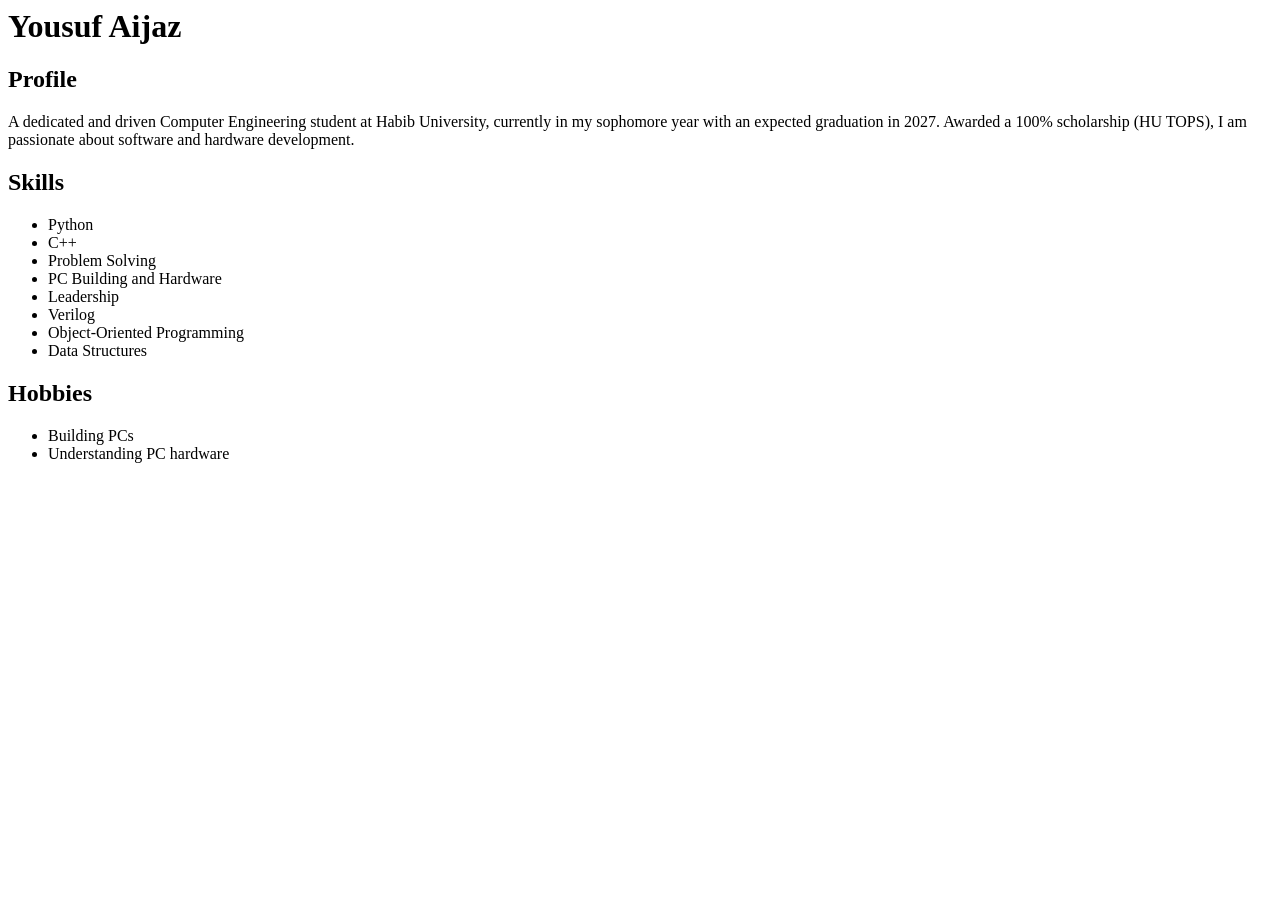
==== portfolio.html @ 2102c410 "Added basic skills and hobbies using lists" ====
<head>
    <title>Yousuf Aijaz - Portfolio</title>
</head>
<body>

    <h1>Yousuf Aijaz</h1>

    <h2>Profile</h2>
    <p>
        A dedicated and driven Computer Engineering student at Habib University,
        currently in my sophomore year with an expected graduation in 2027.
        Awarded a 100% scholarship (HU TOPS), I am passionate about software
        and hardware development.
    </p>

    <h2>Skills</h2>
    <ul>
        <li>Python</li>
        <li>C++</li>
        <li>Problem Solving</li>
        <li>PC Building and Hardware</li>
        <li>Leadership</li>
        <li>Verilog</li>
        <li>Object-Oriented Programming</li>
        <li>Data Structures</li>
    </ul>

    <h2>Hobbies</h2>
    <ul>
        <li>Building PCs</li>
        <li>Understanding PC hardware</li>
    </ul>

</body>
</html>
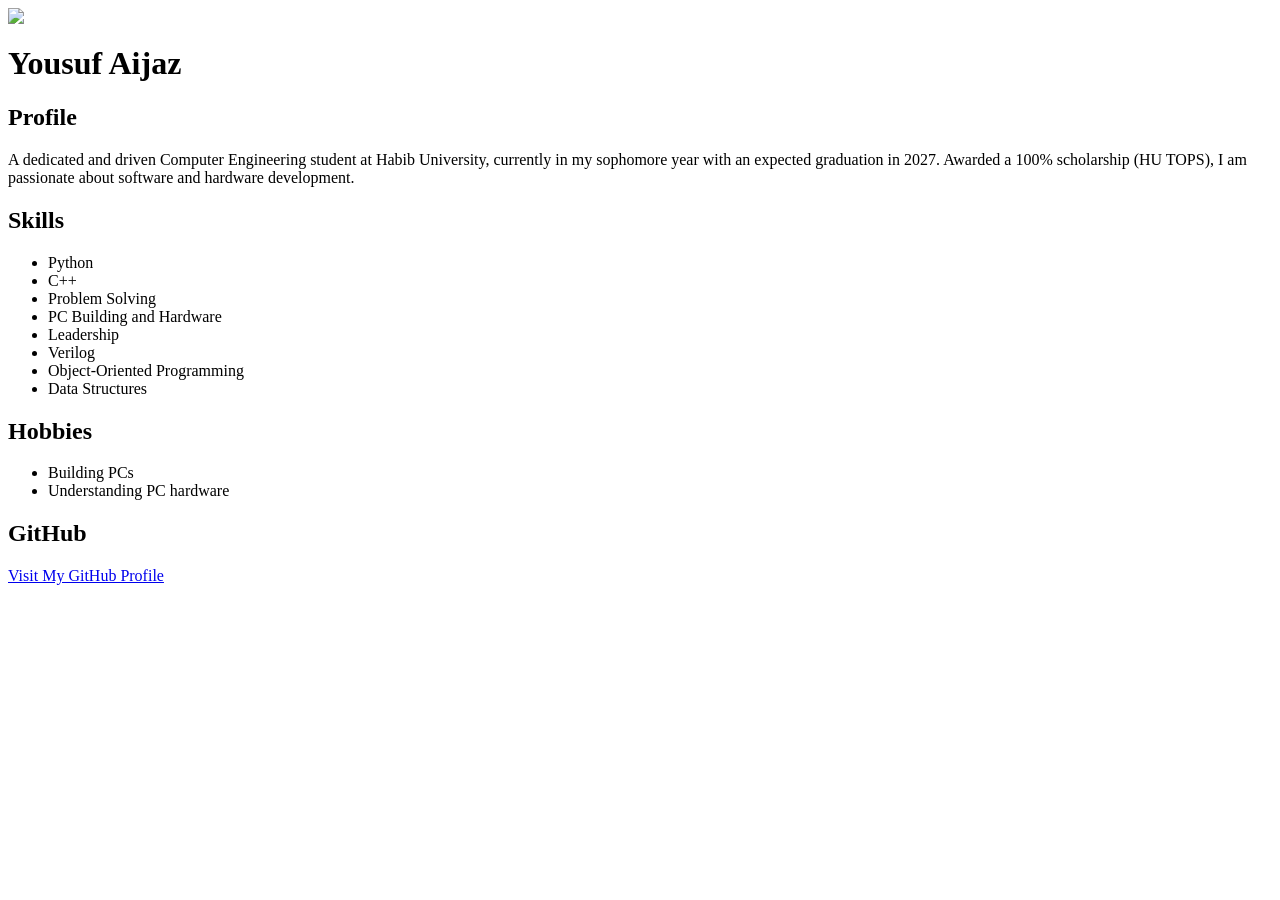
==== commit d7b8a41f: "Added href to my github profile and added university logo on top" ====
--- a/portfolio.html
+++ b/portfolio.html
@@ -2,6 +2,8 @@
     <title>Yousuf Aijaz - Portfolio</title>
 </head>
 <body>
+
+    <img src="https://cdn-ddgcg.nitrocdn.com/tPHCDeyPoQOoksyqyUzkKEzCgBCGthiv/assets/images/optimized/rev-fdd7608/habib.edu.pk/videos/images/HU-Logo-New-Header.svg">
 
     <h1>Yousuf Aijaz</h1>
 
@@ -31,5 +33,8 @@
         <li>Understanding PC hardware</li>
     </ul>
 
+    <h2>GitHub</h2>
+    <a href="https://github.com/Yousuf7788">Visit My GitHub Profile</a>
+
 </body>
 </html>
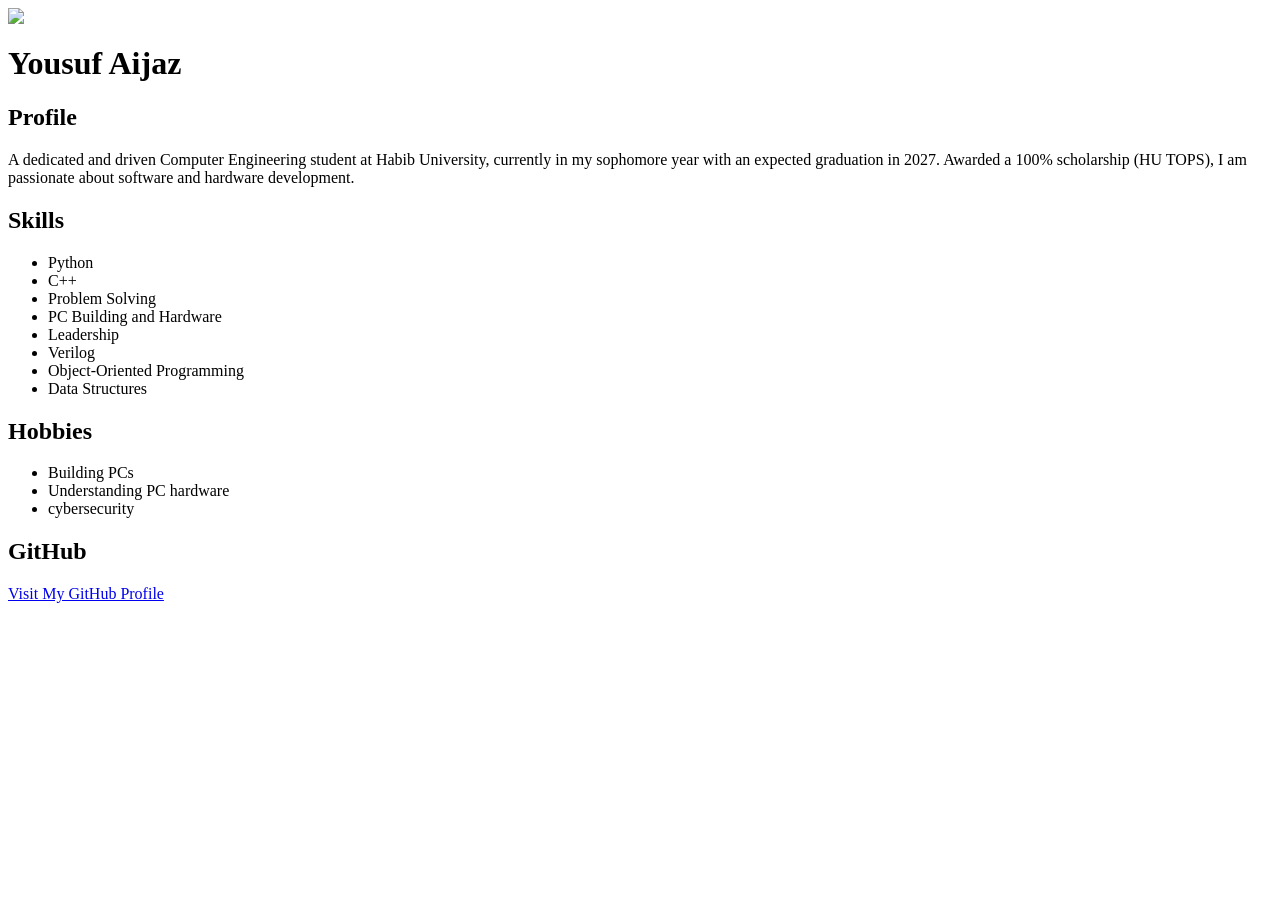
==== commit 2e8dd705: "updated hobbies" ====
--- a/portfolio.html
+++ b/portfolio.html
@@ -31,6 +31,7 @@
     <ul>
         <li>Building PCs</li>
         <li>Understanding PC hardware</li>
+        <li>cybersecurity</li>
     </ul>
 
     <h2>GitHub</h2>
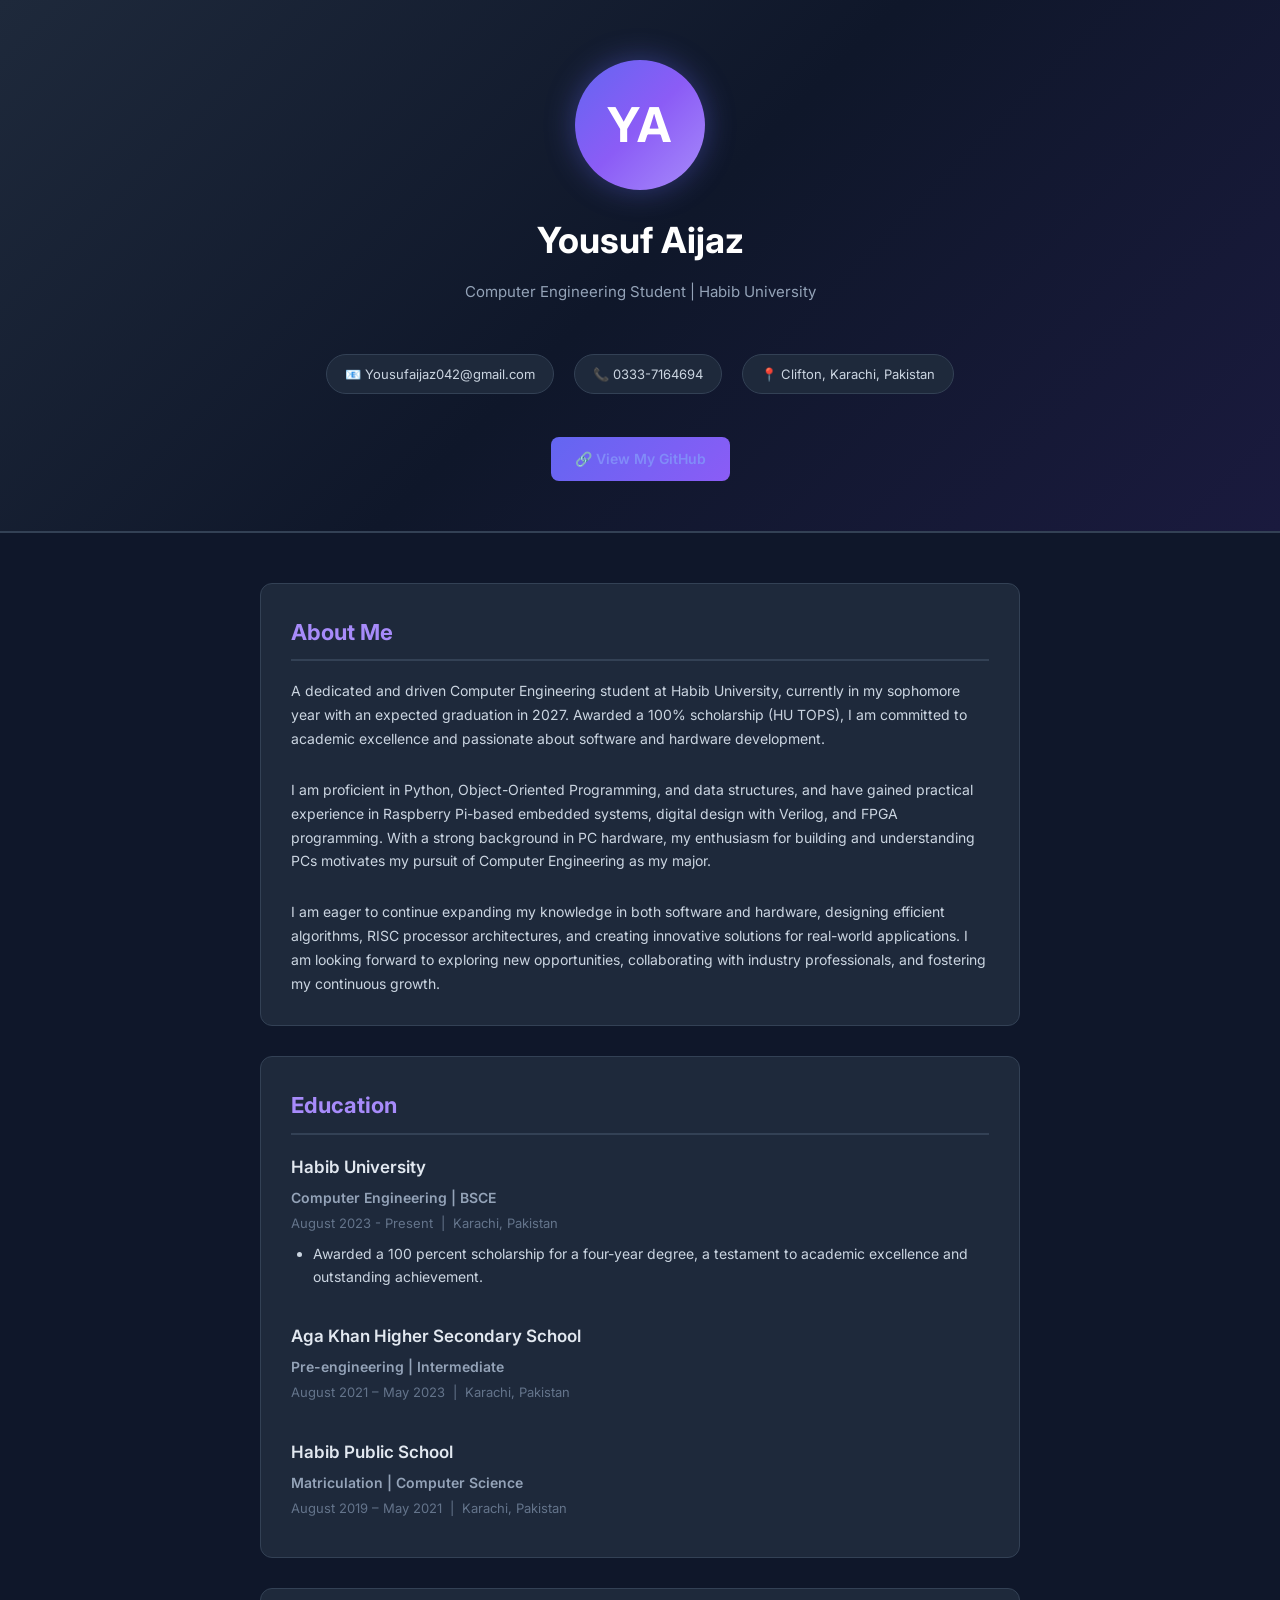
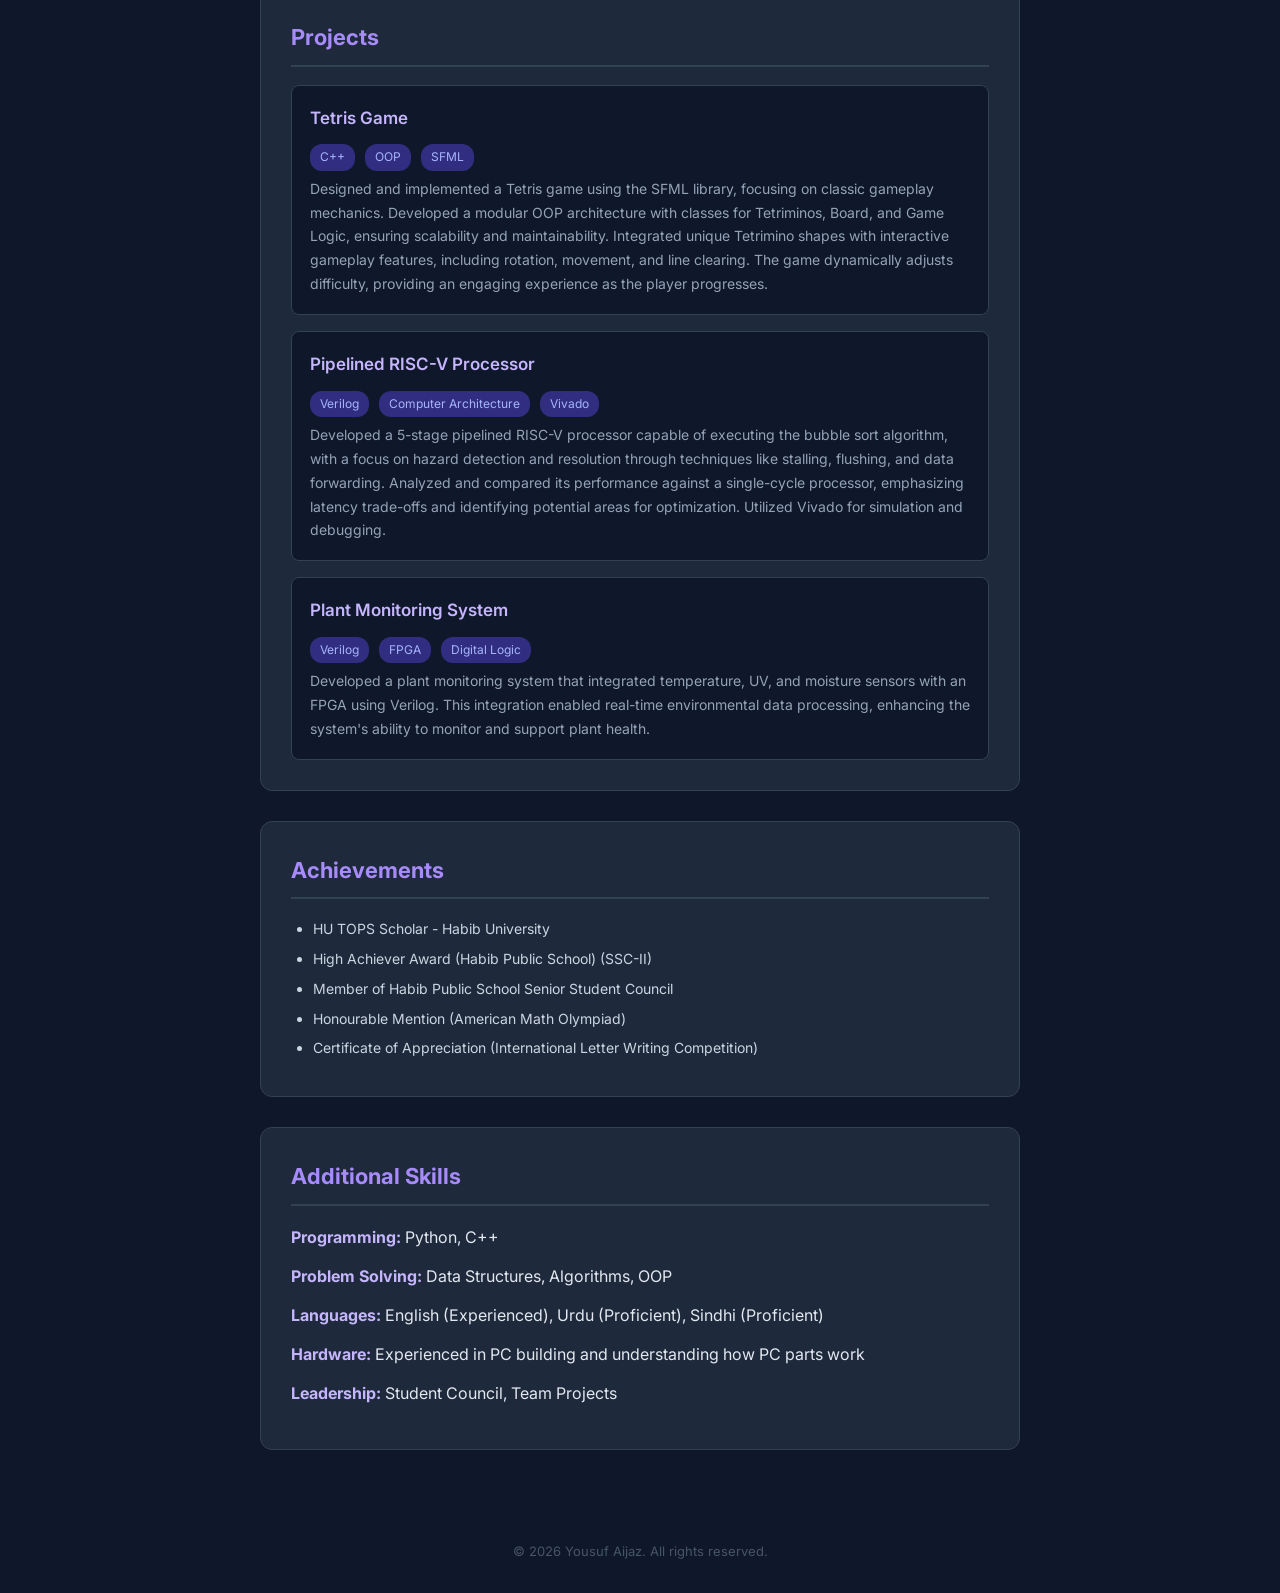
==== commit f5284ced: "Craeted BMI calculator" ====
--- a/portfolio.html
+++ b/portfolio.html
@@ -1,41 +1,372 @@
+<!DOCTYPE html>
+<html lang="en">
 <head>
-    <title>Yousuf Aijaz - Portfolio</title>
+    <meta charset="UTF-8">
+    <meta name="viewport" content="width=device-width, initial-scale=1.0">
+    <meta name="description" content="Portfolio of Yousuf Aijaz - Computer Engineering Student at Habib University">
+    <title>Yousuf Aijaz | Portfolio</title>
+    <link href="https://fonts.googleapis.com/css2?family=Inter:wght@400;600;700&display=swap" rel="stylesheet">
+    <style>
+        /* ===== BASE STYLES ===== */
+        * {
+            margin: 0;
+            padding: 0;
+            box-sizing: border-box;
+        }
+
+        body {
+            font-family: 'Inter', sans-serif;
+            background-color: #0f172a;
+            color: #e2e8f0;
+            line-height: 1.7;
+        }
+
+        /* ===== HEADER / HERO ===== */
+        .hero {
+            background: linear-gradient(135deg, #1e293b 0%, #0f172a 50%, #1a1a3e 100%);
+            text-align: center;
+            padding: 60px 20px 50px 20px;
+            border-bottom: 2px solid #334155;
+        }
+
+        .avatar {
+            width: 130px;
+            height: 130px;
+            border-radius: 50%;
+            background: linear-gradient(135deg, #6366f1, #8b5cf6, #a78bfa);
+            margin: 0 auto 20px auto;
+            display: flex;
+            align-items: center;
+            justify-content: center;
+            font-size: 48px;
+            font-weight: 700;
+            color: #ffffff;
+            letter-spacing: 2px;
+            box-shadow: 0 0 30px rgba(99, 102, 241, 0.4);
+        }
+
+        .hero h1 {
+            font-size: 36px;
+            font-weight: 700;
+            color: #ffffff;
+            margin-bottom: 8px;
+        }
+
+        .hero p {
+            color: #94a3b8;
+            font-size: 15px;
+            margin-bottom: 4px;
+        }
+
+        .hero a {
+            color: #818cf8;
+            text-decoration: none;
+        }
+
+        .hero a:hover {
+            text-decoration: underline;
+        }
+
+        .contact-row {
+            margin-top: 18px;
+            display: flex;
+            justify-content: center;
+            gap: 20px;
+            flex-wrap: wrap;
+        }
+
+        .contact-row span {
+            background-color: #1e293b;
+            padding: 8px 18px;
+            border-radius: 20px;
+            font-size: 13px;
+            color: #cbd5e1;
+            border: 1px solid #334155;
+        }
+
+        /* ===== MAIN CONTAINER ===== */
+        .container {
+            max-width: 800px;
+            margin: 0 auto;
+            padding: 20px;
+        }
+
+        /* ===== SECTION STYLES ===== */
+        .section {
+            background-color: #1e293b;
+            border: 1px solid #334155;
+            border-radius: 12px;
+            padding: 30px;
+            margin-top: 30px;
+        }
+
+        h2 {
+            font-size: 22px;
+            font-weight: 700;
+            color: #a78bfa;
+            margin-bottom: 18px;
+            padding-bottom: 8px;
+            border-bottom: 2px solid #334155;
+        }
+
+        h3 {
+            font-size: 17px;
+            font-weight: 600;
+            color: #e2e8f0;
+            margin-bottom: 4px;
+        }
+
+        h4 {
+            font-size: 14px;
+            font-weight: 600;
+            color: #94a3b8;
+            margin-bottom: 2px;
+        }
+
+        .date {
+            font-size: 13px;
+            color: #64748b;
+            margin-bottom: 8px;
+        }
+
+        /* ===== LISTS ===== */
+        ul {
+            list-style: disc;
+            padding-left: 22px;
+            margin-top: 6px;
+            margin-bottom: 6px;
+        }
+
+        ul li {
+            margin-bottom: 6px;
+            font-size: 14px;
+            color: #cbd5e1;
+        }
+
+        /* ===== PROJECT CARD ===== */
+        .project-card {
+            background-color: #0f172a;
+            border: 1px solid #334155;
+            border-radius: 8px;
+            padding: 18px;
+            margin-bottom: 16px;
+        }
+
+        .project-card:last-child {
+            margin-bottom: 0;
+        }
+
+        .project-card h3 {
+            color: #c4b5fd;
+        }
+
+        .project-card p {
+            font-size: 14px;
+            color: #94a3b8;
+            margin-top: 6px;
+        }
+
+        .tag {
+            display: inline-block;
+            background-color: #312e81;
+            color: #a5b4fc;
+            padding: 3px 10px;
+            border-radius: 12px;
+            font-size: 12px;
+            margin-right: 6px;
+            margin-top: 8px;
+        }
+
+        /* ===== SKILLS ===== */
+        .skill-group {
+            margin-bottom: 12px;
+        }
+
+        .skill-group strong {
+            color: #c4b5fd;
+        }
+
+        /* ===== GITHUB LINK ===== */
+        .github-link {
+            display: inline-block;
+            margin-top: 16px;
+            padding: 10px 24px;
+            background: linear-gradient(135deg, #6366f1, #8b5cf6);
+            color: #ffffff;
+            text-decoration: none;
+            border-radius: 8px;
+            font-size: 14px;
+            font-weight: 600;
+            transition: opacity 0.2s;
+        }
+
+        .github-link:hover {
+            opacity: 0.85;
+        }
+
+        /* ===== FOOTER ===== */
+        footer {
+            text-align: center;
+            padding: 30px 20px;
+            color: #475569;
+            font-size: 13px;
+            margin-top: 40px;
+        }
+    </style>
 </head>
 <body>
 
-    <img src="https://cdn-ddgcg.nitrocdn.com/tPHCDeyPoQOoksyqyUzkKEzCgBCGthiv/assets/images/optimized/rev-fdd7608/habib.edu.pk/videos/images/HU-Logo-New-Header.svg">
-
-    <h1>Yousuf Aijaz</h1>
-
-    <h2>Profile</h2>
-    <p>
-        A dedicated and driven Computer Engineering student at Habib University,
-        currently in my sophomore year with an expected graduation in 2027.
-        Awarded a 100% scholarship (HU TOPS), I am passionate about software
-        and hardware development.
-    </p>
-
-    <h2>Skills</h2>
-    <ul>
-        <li>Python</li>
-        <li>C++</li>
-        <li>Problem Solving</li>
-        <li>PC Building and Hardware</li>
-        <li>Leadership</li>
-        <li>Verilog</li>
-        <li>Object-Oriented Programming</li>
-        <li>Data Structures</li>
-    </ul>
-
-    <h2>Hobbies</h2>
-    <ul>
-        <li>Building PCs</li>
-        <li>Understanding PC hardware</li>
-        <li>cybersecurity</li>
-    </ul>
-
-    <h2>GitHub</h2>
-    <a href="https://github.com/Yousuf7788">Visit My GitHub Profile</a>
+    <!-- ===== HERO SECTION ===== -->
+    <div class="hero">
+        <div class="avatar">YA</div>
+        <h1>Yousuf Aijaz</h1>
+        <p>Computer Engineering Student | Habib University</p>
+        <br>
+        <div class="contact-row">
+            <span>📧 Yousufaijaz042@gmail.com</span>
+            <span>📞 0333-7164694</span>
+            <span>📍 Clifton, Karachi, Pakistan</span>
+        </div>
+        <br>
+        <a href="https://github.com/" class="github-link">🔗 View My GitHub</a>
+    </div>
+
+    <!-- ===== MAIN CONTENT ===== -->
+    <div class="container">
+
+        <!-- ===== ABOUT ME ===== -->
+        <div class="section">
+            <h2>About Me</h2>
+            <p style="font-size: 14px; color: #cbd5e1;">
+                A dedicated and driven Computer Engineering student at Habib University, currently in my
+                sophomore year with an expected graduation in 2027. Awarded a 100% scholarship (HU TOPS), I
+                am committed to academic excellence and passionate about software and hardware development.
+            </p>
+            <br>
+            <p style="font-size: 14px; color: #cbd5e1;">
+                I am proficient in Python, Object-Oriented Programming, and data structures, and have gained
+                practical experience in Raspberry Pi-based embedded systems, digital design with Verilog, and
+                FPGA programming. With a strong background in PC hardware, my enthusiasm for building and
+                understanding PCs motivates my pursuit of Computer Engineering as my major.
+            </p>
+            <br>
+            <p style="font-size: 14px; color: #cbd5e1;">
+                I am eager to continue expanding my knowledge in both software and hardware, designing efficient
+                algorithms, RISC processor architectures, and creating innovative solutions for real-world
+                applications. I am looking forward to exploring new opportunities, collaborating with industry
+                professionals, and fostering my continuous growth.
+            </p>
+        </div>
+
+        <!-- ===== EDUCATION ===== -->
+        <div class="section">
+            <h2>Education</h2>
+
+            <h3>Habib University</h3>
+            <h4>Computer Engineering | BSCE</h4>
+            <p class="date">August 2023 - Present &nbsp;|&nbsp; Karachi, Pakistan</p>
+            <ul>
+                <li>Awarded a 100 percent scholarship for a four-year degree, a testament to academic excellence and outstanding achievement.</li>
+            </ul>
+
+            <br>
+
+            <h3>Aga Khan Higher Secondary School</h3>
+            <h4>Pre-engineering | Intermediate</h4>
+            <p class="date">August 2021 – May 2023 &nbsp;|&nbsp; Karachi, Pakistan</p>
+
+            <br>
+
+            <h3>Habib Public School</h3>
+            <h4>Matriculation | Computer Science</h4>
+            <p class="date">August 2019 – May 2021 &nbsp;|&nbsp; Karachi, Pakistan</p>
+        </div>
+
+        <!-- ===== PROJECTS ===== -->
+        <div class="section">
+            <h2>Projects</h2>
+
+            <div class="project-card">
+                <h3>Tetris Game</h3>
+                <span class="tag">C++</span>
+                <span class="tag">OOP</span>
+                <span class="tag">SFML</span>
+                <p>
+                    Designed and implemented a Tetris game using the SFML library, focusing on classic
+                    gameplay mechanics. Developed a modular OOP architecture with classes for Tetriminos,
+                    Board, and Game Logic, ensuring scalability and maintainability. Integrated unique Tetrimino
+                    shapes with interactive gameplay features, including rotation, movement, and line clearing.
+                    The game dynamically adjusts difficulty, providing an engaging experience as the player
+                    progresses.
+                </p>
+            </div>
+
+            <div class="project-card">
+                <h3>Pipelined RISC-V Processor</h3>
+                <span class="tag">Verilog</span>
+                <span class="tag">Computer Architecture</span>
+                <span class="tag">Vivado</span>
+                <p>
+                    Developed a 5-stage pipelined RISC-V processor capable of executing the bubble sort
+                    algorithm, with a focus on hazard detection and resolution through techniques like stalling,
+                    flushing, and data forwarding. Analyzed and compared its performance against a single-cycle
+                    processor, emphasizing latency trade-offs and identifying potential areas for optimization.
+                    Utilized Vivado for simulation and debugging.
+                </p>
+            </div>
+
+            <div class="project-card">
+                <h3>Plant Monitoring System</h3>
+                <span class="tag">Verilog</span>
+                <span class="tag">FPGA</span>
+                <span class="tag">Digital Logic</span>
+                <p>
+                    Developed a plant monitoring system that integrated temperature, UV, and moisture
+                    sensors with an FPGA using Verilog. This integration enabled real-time environmental data
+                    processing, enhancing the system's ability to monitor and support plant health.
+                </p>
+            </div>
+        </div>
+
+        <!-- ===== ACHIEVEMENTS ===== -->
+        <div class="section">
+            <h2>Achievements</h2>
+            <ul>
+                <li>HU TOPS Scholar - Habib University</li>
+                <li>High Achiever Award (Habib Public School) (SSC-II)</li>
+                <li>Member of Habib Public School Senior Student Council</li>
+                <li>Honourable Mention (American Math Olympiad)</li>
+                <li>Certificate of Appreciation (International Letter Writing Competition)</li>
+            </ul>
+        </div>
+
+        <!-- ===== SKILLS ===== -->
+        <div class="section">
+            <h2>Additional Skills</h2>
+
+            <div class="skill-group">
+                <strong>Programming:</strong> Python, C++
+            </div>
+            <div class="skill-group">
+                <strong>Problem Solving:</strong> Data Structures, Algorithms, OOP
+            </div>
+            <div class="skill-group">
+                <strong>Languages:</strong> English (Experienced), Urdu (Proficient), Sindhi (Proficient)
+            </div>
+            <div class="skill-group">
+                <strong>Hardware:</strong> Experienced in PC building and understanding how PC parts work
+            </div>
+            <div class="skill-group">
+                <strong>Leadership:</strong> Student Council, Team Projects
+            </div>
+        </div>
+
+    </div>
+
+    <!-- ===== FOOTER ===== -->
+    <footer>
+        &copy; 2026 Yousuf Aijaz. All rights reserved.
+    </footer>
 
 </body>
-</html>+</html>
